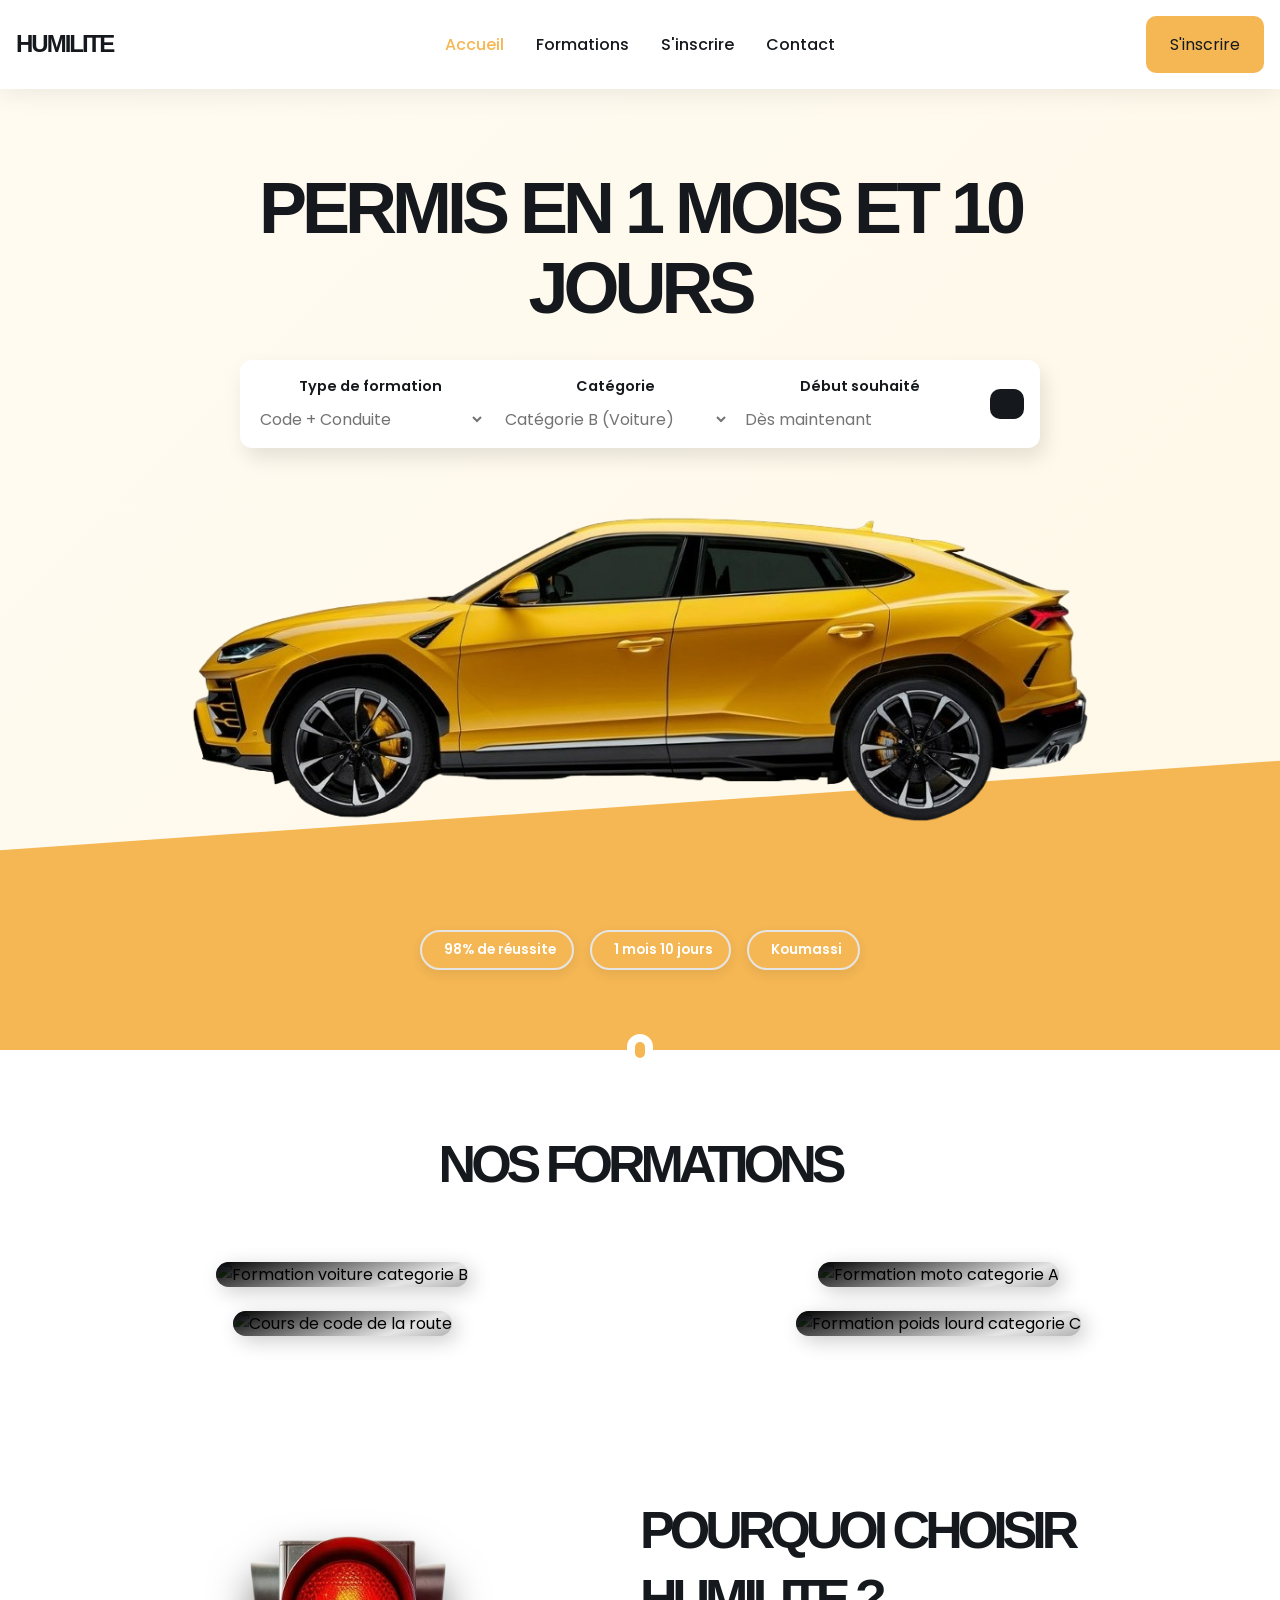
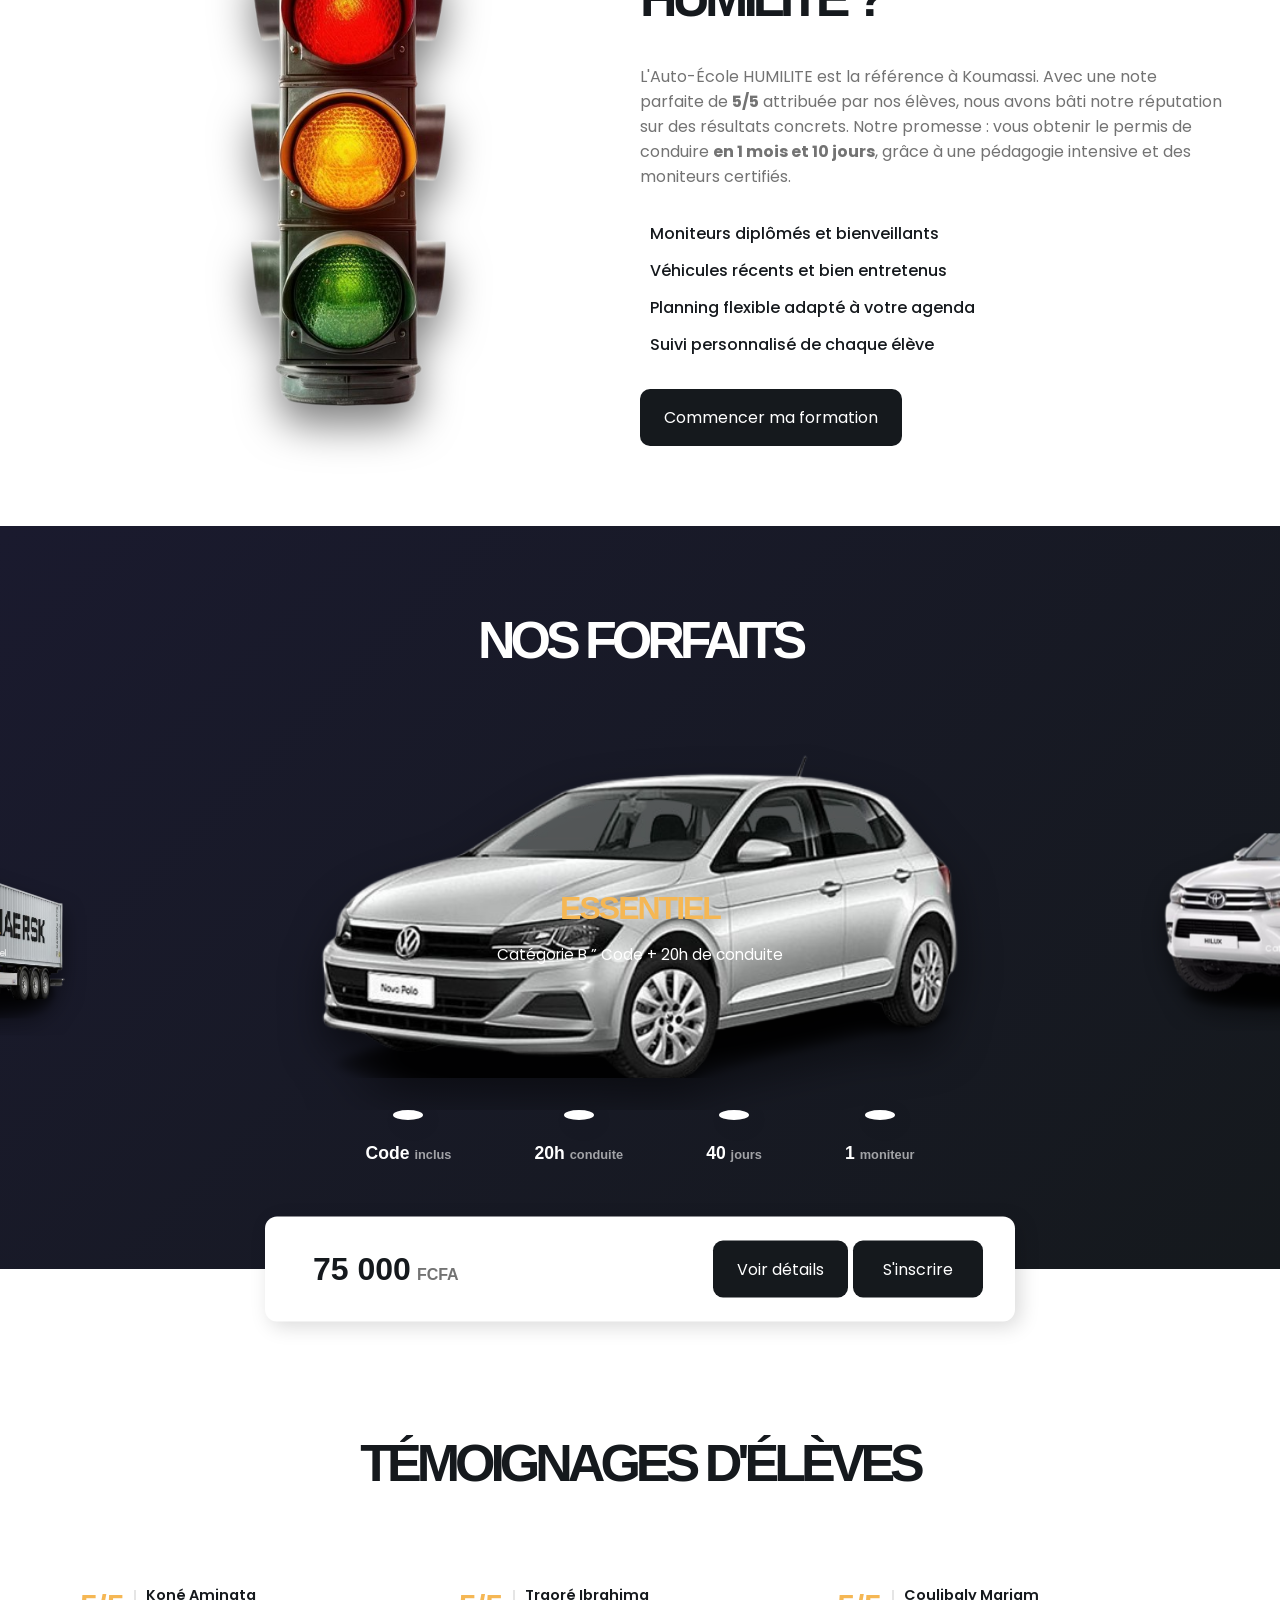
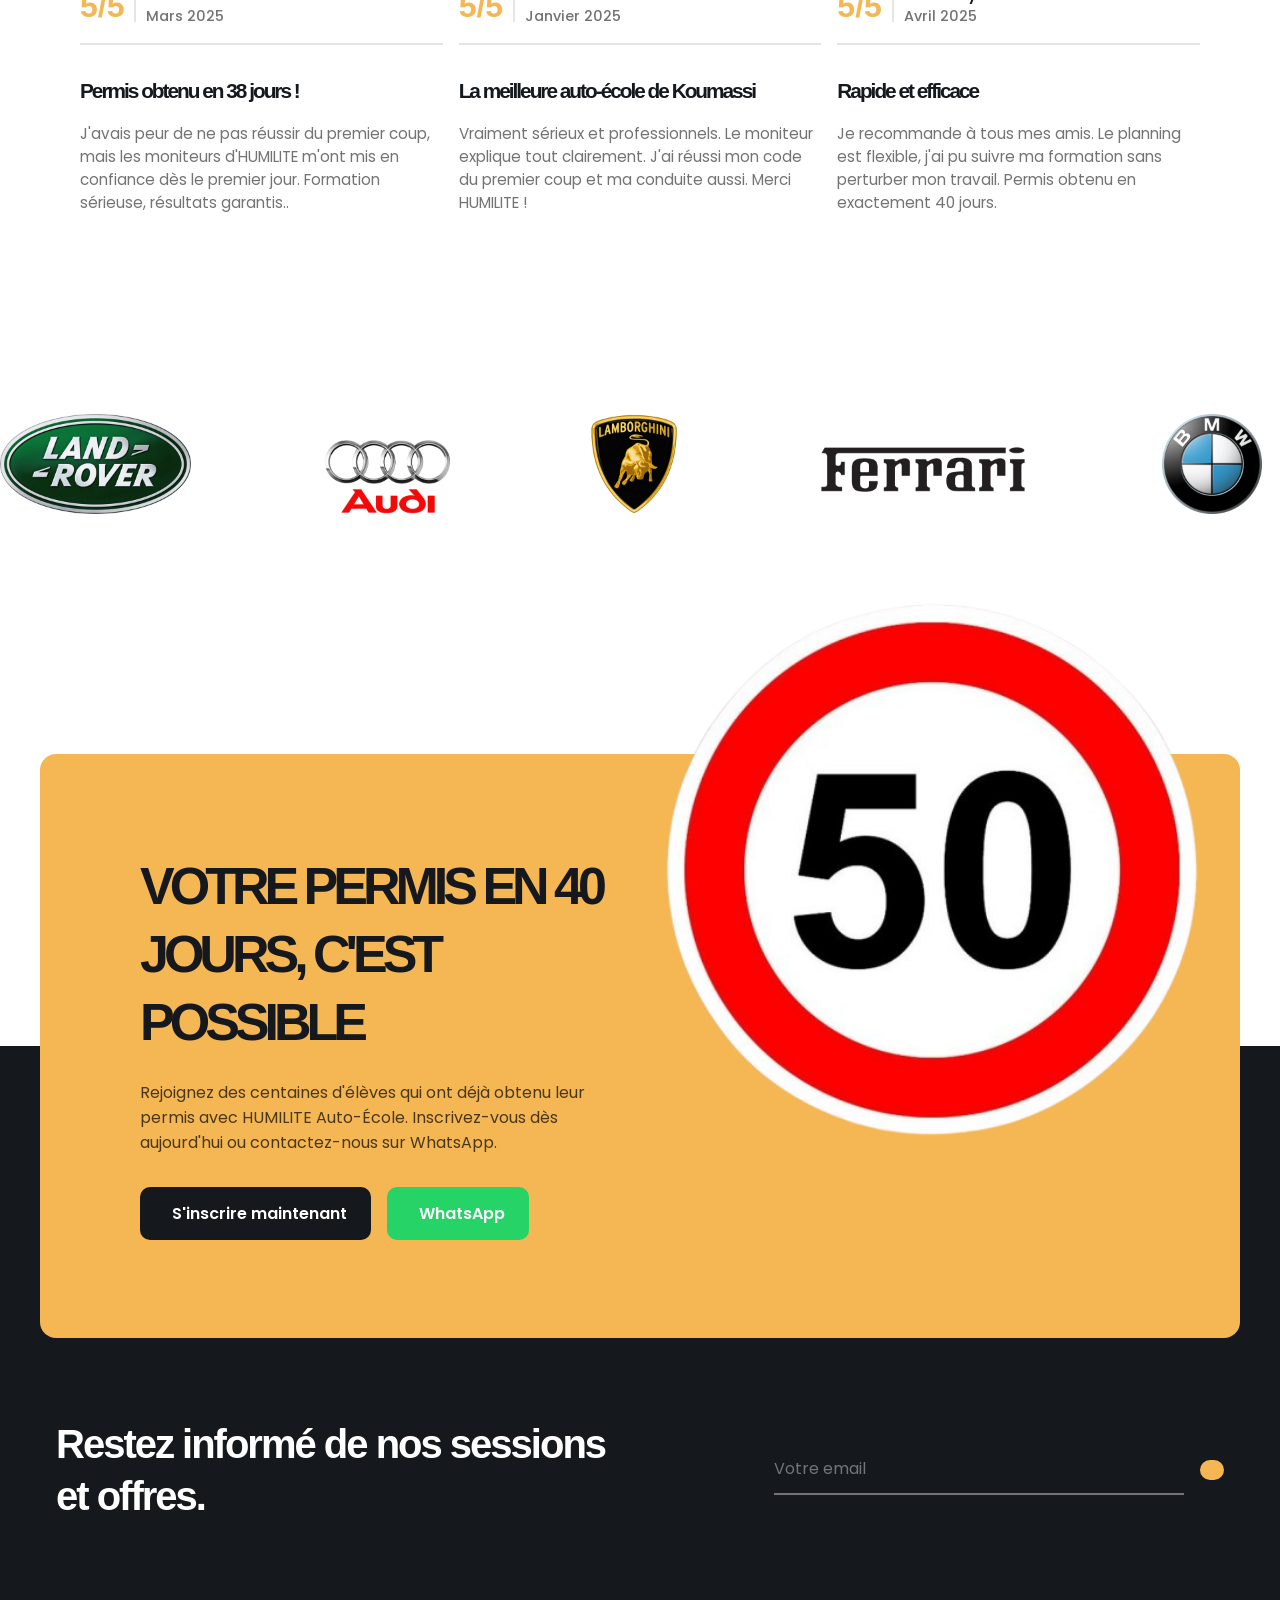
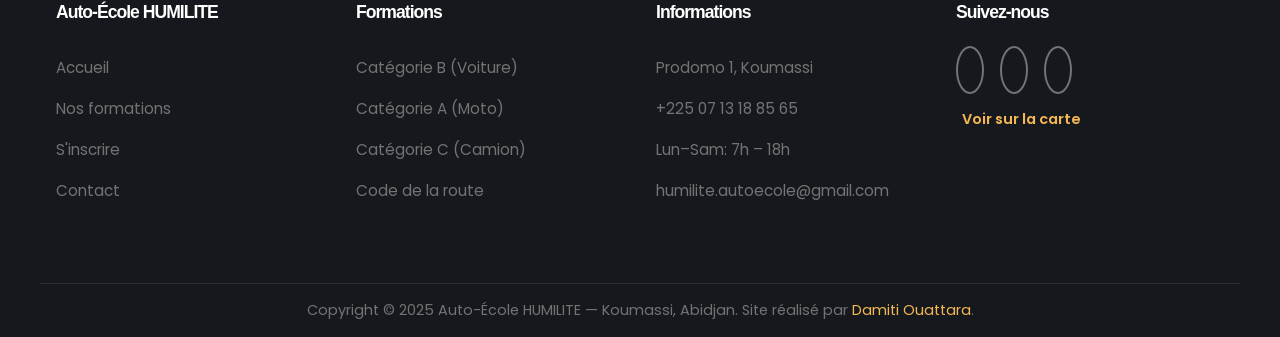
==== index.html @ 24593fd4 "n" ====
﻿<!DOCTYPE html>
<html lang="fr">
  <head>
    <meta charset="UTF-8" />
    <meta name="viewport" content="width=device-width, initial-scale=1.0" />
    <meta name="description" content="Auto-Ã‰cole HUMILITE Ã  Koumassi, Abidjan. Obtenez votre permis de conduire en 1 mois et 10 jours. Note 5/5 par nos Ã©lÃ¨ves. Formations code et conduite." />
    <link href="https://cdn.jsdelivr.net/npm/remixicon@4.3.0/fonts/remixicon.css" rel="stylesheet" />
    <link rel="stylesheet" href="https://cdn.jsdelivr.net/npm/swiper@11/swiper-bundle.min.css" />
    <link rel="stylesheet" href="styles.css?v=2" />
    <title>Auto-école HUMILITE - Koumassi, Abidjan</title>
  </head>
  <body>

    <!-- WhatsApp Float Button -->
    <!-- <a href="https://wa.me/2250713188565" class="whatsapp__float" target="_blank" rel="noopener" aria-label="Contacter sur WhatsApp">
      <i class="ri-whatsapp-line"></i>
    </a> -->

    <header>
      <nav>
        <div class="nav__header">
          <div class="nav__logo">
            <a href="index.html">HUMILITE</a>
          </div>
          <div class="nav__menu__btn" id="menu-btn">
            <i class="ri-menu-line"></i>
          </div>
        </div>
        <ul class="nav__links" id="nav-links">
          <li><a href="index.html" class="active">Accueil</a></li>
          <li><a href="formations.html">Formations</a></li>
          <li><a href="inscription.html">S'inscrire</a></li>
          <li><a href="contact.html">Contact</a></li>
        </ul>
        <div class="nav__btn">
          <a href="inscription.html"><button class="btn">S'inscrire</button></a>
        </div>
      </nav>

      <div class="header__container" id="home">
        <!-- <div class="header__badge">
          <i class="ri-star-fill"></i><i class="ri-star-fill"></i><i class="ri-star-fill"></i><i class="ri-star-fill"></i><i class="ri-star-fill"></i>
          <span>Note 5/5 â€¢ Koumassi, Abidjan</span>
        </div> -->
        <h1>PERMIS EN 1 MOIS ET 10 JOURS</h1>
        <form action="inscription.html" method="get">
          <div class="input__group">
            <label for="formation">Type de formation</label>
            <select name="formation" id="formation">
              <option value="">Code + Conduite</option>
              <option value="code">Code uniquement</option>
              <option value="conduite">Conduite uniquement</option>
            </select>
          </div>
          <div class="input__group">
            <label for="categorie">Catégorie</label>
            <select name="categorie" id="categorie">
              <option value="">Catégorie B (Voiture)</option>
              <option value="a">Catégorie A (Moto)</option>
              <option value="c">Catégorie C (Camion)</option>
            </select>
          </div>
          <div class="input__group">
            <label for="debut">Début souhaité</label>
            <input type="text" name="debut" id="debut" placeholder="Dès maintenant" />
          </div>
          <button class="btn" type="submit">
            <i class="ri-search-line"></i>
          </button>
        </form>
        <div class="header__illustration">
          <div class="hero__visual">
            <div class="hero__photo">
              <img src="./assets/header.png" alt="Voiture d'auto-ecole sur la route" loading="eager" />
            </div>
            <div class="hero__stats">
              <div class="stat__pill"><i class="ri-trophy-line"></i> 98% de réussite</div>
              <div class="stat__pill"><i class="ri-time-line"></i> 1 mois 10 jours</div>
              <div class="stat__pill"><i class="ri-map-pin-line"></i><a href="https://maps.google.com/?q=Koumassi+Abidjan+Cote+d'Ivoire" target="_blank" class="maps"> Koumassi</a></div>
            </div>
          </div>
        </div>
      </div>
      <a href="#about" class="scroll__down">
        <i class="ri-arrow-down-line"></i>
      </a>
    </header>

    <!-- Nos Formations -->
    <section class="section__container range__container" id="about">
      <h2 class="section__header">NOS FORMATIONS</h2>
      <div class="range__grid">
        <div class="range__card formation-card-b">
          <div class="range__card__bg"><img src="https://images.unsplash.com/photo-1503376780353-7e6692767b70?auto=format&fit=crop&w=900&q=80" alt="Formation voiture categorie B" loading="lazy" /></div>
          <div class="range__details">
            <!-- <div class="range__icon"><i class="ri-car-line"></i></div> -->
            <h4>CATÉGORIE B</h4>
            <p>Voiture particulière,   La formation la plus demandée à Abidjan.</p>
            <a href="formations.html"><i class="ri-arrow-right-line"></i></a>
          </div>
        </div>
        <div class="range__card formation-card-a">
          <div class="range__card__bg"><img src="https://images.unsplash.com/photo-1558981806-ec527fa84c39?auto=format&fit=crop&w=900&q=80" alt="Formation moto categorie A" loading="lazy" /></div>
          <div class="range__details">
            <!-- <div class="range__icon"><i class="ri-motorbike-line"></i></div> -->
            <h4>CATÉGORIE A</h4>
            <p>Moto — Idéal pour se déplacer facilement dans Abidjan.</p>
            <a href="formations.html"><i class="ri-arrow-right-line"></i></a>
          </div>
        </div>
        <div class="range__card formation-card-code">
          <div class="range__card__bg"><img src="https://images.unsplash.com/photo-1450101499163-c8848c66ca85?auto=format&fit=crop&w=900&q=80" alt="Cours de code de la route" loading="lazy" /></div>
          <div class="range__details">
            <!-- <div class="range__icon"><i class="ri-book-open-line"></i></div> -->
            <h4>CODE DE LA ROUTE</h4>
            <p>Formation théorique intensive avec moniteurs certifiés.</p>
            <a href="formations.html"><i class="ri-arrow-right-line"></i></a>
          </div>
        </div>
        <div class="range__card formation-card-c">
          <div class="range__card__bg"><img src="https://images.unsplash.com/photo-1601584115197-04ecc0da31d7?auto=format&fit=crop&w=900&q=80" alt="Formation poids lourd categorie C" loading="lazy" /></div>
          <div class="range__details">
            <!-- <div class="range__icon"><i class="ri-truck-line"></i></div> -->
            <h4>CATÉGORIE C</h4>
            <p>Poids lourds — Camions et transport professionnel.</p>
            <a href="formations.html"><i class="ri-arrow-right-line"></i></a>
          </div>
        </div>
      </div>
    </section>

    <!-- Pourquoi HUMILITE -->
    <section class="section__container location__container" id="pourquoi">
      <div class="location__images">
        <img src="./assets/feu-tricolor.png" alt="FEU TRIOLORE" loading="lazy" />
      </div>
      <div class="location__content">
        <h2 class="section__header">POURQUOI CHOISIR HUMILITE ?</h2>
        <p>
          L'Auto-École HUMILITE est la référence à Koumassi. Avec une note parfaite de <strong>5/5</strong> attribuée par nos élèves, nous avons bâti notre réputation sur des résultats concrets. Notre promesse : vous obtenir le permis de conduire <strong>en 1 mois et 10 jours</strong>, grâce à une pédagogie intensive et des moniteurs certifiés.
        </p>
        <ul class="why__list">
          <li><i class="ri-check-line"></i> Moniteurs diplômés et bienveillants</li>
          <li><i class="ri-check-line"></i> Véhicules récents et bien entretenus</li>
          <li><i class="ri-check-line"></i> Planning flexible adapté à votre agenda</li>
          <li><i class="ri-check-line"></i> Suivi personnalisé de chaque élève</li>
        </ul>
        <div class="location__btn">
          <a href="inscription.html"><button class="btn">Commencer ma formation</button></a>
        </div>
      </div>
    </section>

    <!-- Nos Forfaits -->
    <section class="select__container" id="forfaits">
      <h2 class="section__header">NOS FORFAITS</h2>
      <div class="swiper">
        <div class="swiper-wrapper">
          <div class="swiper-slide">
            <div class="select__card">
              <div class="forfait__visual forfait__essentiel">
                <!-- <i class="ri-car-line"></i> -->
                <h3>ESSENTIEL</h3>
                <p>Catégorie B ” Code + 20h de conduite</p>
              </div>
              <div class="select__info">
                <div class="select__info__card">
                  <span><i class="ri-book-2-line"></i></span>
                  <h4>Code <span>inclus</span></h4>
                </div>
                <div class="select__info__card">
                  <span><i class="ri-steering-2-line"></i></span>
                  <h4>20h <span>conduite</span></h4>
                </div>
                <div class="select__info__card">
                  <span><i class="ri-time-line"></i></span>
                  <h4>40 <span>jours</span></h4>
                </div>
                <div class="select__info__card">
                  <span><i class="ri-user-line"></i></span>
                  <h4>1 <span>moniteur</span></h4>
                </div>
              </div>
            </div>
          </div>
          <div class="swiper-slide">
            <div class="select__card">
              <div class="forfait__visual forfait__premium">
                <!-- <i class="ri-trophy-line"></i> -->
                <h3>PREMIUM</h3>
                <p>Catégorie B  Code + 30h + Examen inclus</p>
              </div>
              <div class="select__info">
                <div class="select__info__card">
                  <span><i class="ri-book-2-line"></i></span>
                  <h4>Code <span>inclus</span></h4>
                </div>
                <div class="select__info__card">
                  <span><i class="ri-steering-2-line"></i></span>
                  <h4>30h <span>conduite</span></h4>
                </div>
                <div class="select__info__card">
                  <span><i class="ri-time-line"></i></span>
                  <h4>40 <span>jours</span></h4>
                </div>
                <div class="select__info__card">
                  <span><i class="ri-medal-line"></i></span>
                  <h4>Examen <span>inclus</span></h4>
                </div>
              </div>
            </div>
          </div>
          <div class="swiper-slide">
            <div class="select__card">
              <div class="forfait__visual forfait__moto">
                <!-- <i class="ri-motorbike-line"></i> -->
                <h3>MOTO</h3>
                <p>Catégorie A  Code + 15h de conduite</p>
              </div>
              <div class="select__info">
                <div class="select__info__card">
                  <span><i class="ri-book-2-line"></i></span>
                  <h4>Code <span>inclus</span></h4>
                </div>
                <div class="select__info__card">
                  <span><i class="ri-steering-2-line"></i></span>
                  <h4>15h <span>conduite</span></h4>
                </div>
                <div class="select__info__card">
                  <span><i class="ri-time-line"></i></span>
                  <h4>30 <span>jours</span></h4>
                </div>
                <div class="select__info__card">
                  <span><i class="ri-user-line"></i></span>
                  <h4>1 <span>moniteur</span></h4>
                </div>
              </div>
            </div>
          </div>
          <div class="swiper-slide">
            <div class="select__card">
              <div class="forfait__visual forfait__code">
                <!-- <i class="ri-book-open-line"></i> -->
                <h3>CODE SEUL</h3>
                <p>Théorie intensive , Préparation examen code</p>
              </div>
              <div class="select__info">
                <div class="select__info__card">
                  <span><i class="ri-computer-line"></i></span>
                  <h4>Online <span>+ présentiel</span></h4>
                </div>
                <div class="select__info__card">
                  <span><i class="ri-time-line"></i></span>
                  <h4>15 <span>jours</span></h4>
                </div>
                <div class="select__info__card">
                  <span><i class="ri-question-answer-line"></i></span>
                  <h4>QCM <span>illimités</span></h4>
                </div>
                <div class="select__info__card">
                  <span><i class="ri-refresh-line"></i></span>
                  <h4>2 <span>tentatives</span></h4>
                </div>
              </div>
            </div>
          </div>
          <div class="swiper-slide">
            <div class="select__card">
              <div class="forfait__visual forfait__pro">
                <i class="ri-truck-line"></i>
                <h3>PROFESSIONNEL</h3>
                <p>Catégorie C  Transport professionnel</p>
              </div>
              <div class="select__info">
                <div class="select__info__card">
                  <span><i class="ri-book-2-line"></i></span>
                  <h4>Code <span>inclus</span></h4>
                </div>
                <div class="select__info__card">
                  <span><i class="ri-steering-2-line"></i></span>
                  <h4>35h <span>conduite</span></h4>
                </div>
                <div class="select__info__card">
                  <span><i class="ri-time-line"></i></span>
                  <h4>60 <span>jours</span></h4>
                </div>
                <div class="select__info__card">
                  <span><i class="ri-medal-line"></i></span>
                  <h4>Examen <span>inclus</span></h4>
                </div>
              </div>
            </div>
          </div>
        </div>
      </div>
      <div class="select__form">
        <div class="select__price">
          <span><i class="ri-price-tag-3-line"></i></span>
          <div><span id="select-price">75 000</span> FCFA</div>
        </div>
        <div class="select__btns">
          <a href="formations.html"><button class="btn">Voir détails</button></a>
          <a href="inscription.html"><button class="btn">S'inscrire</button></a>
        </div>
      </div>
    </section>

    <!-- TÃ©moignages -->
    <section class="section__container story__container">
      <h2 class="section__header">TÉMOIGNAGES D'ÉLÈVES</h2>
      <div class="story__grid">
        <div class="story__card">
          <div class="story__date">
            <span>5/5</span>
            <div>
              <p>Koné Aminata</p>
              <p>Mars 2025</p>
            </div>
          </div>
          <h4>Permis obtenu en 38 jours !</h4>
          <p>
           J'avais peur de ne pas réussir du premier coup, mais les moniteurs d'HUMILITE m'ont mis en confiance dès le premier jour. Formation sérieuse, résultats garantis..
          </p>
          <div class="stars">
            <i class="ri-star-fill"></i><i class="ri-star-fill"></i><i class="ri-star-fill"></i><i class="ri-star-fill"></i><i class="ri-star-fill"></i>
          </div>
        </div>
        <div class="story__card">
          <div class="story__date">
            <span>5/5</span>
            <div>
              <p>Traoré Ibrahima</p>
              <p>Janvier 2025</p>
            </div>
          </div>
          <h4>La meilleure auto-école de Koumassi</h4>
          <p>
            Vraiment sérieux et professionnels. Le moniteur explique tout clairement. J'ai réussi mon code du premier coup et ma conduite aussi. Merci HUMILITE !
          </p>
          <div class="stars">
            <i class="ri-star-fill"></i><i class="ri-star-fill"></i><i class="ri-star-fill"></i><i class="ri-star-fill"></i><i class="ri-star-fill"></i>
          </div>
        </div>
        <div class="story__card">
          <div class="story__date">
            <span>5/5</span>
            <div>
              <p>Coulibaly Mariam</p>
              <p>Avril 2025</p>
            </div>
          </div>
          <h4>Rapide et efficace</h4>
          <p>
            Je recommande à tous mes amis. Le planning est flexible, j'ai pu suivre ma formation sans perturber mon travail. Permis obtenu en exactement 40 jours.
          </p>
          <div class="stars">
            <i class="ri-star-fill"></i><i class="ri-star-fill"></i><i class="ri-star-fill"></i><i class="ri-star-fill"></i><i class="ri-star-fill"></i>
          </div>
        </div>
      </div>
    </section>

    <!-- Banner partenaires / chiffres clÃ©s -->
    <section class="banner__container">
      <div class="banner__wrapper">
        <img src="assets/banner-1.png" alt="banner" />
        <img src="assets/banner-2.png" alt="banner" />
        <img src="assets/banner-3.png" alt="banner" />
        <img src="assets/banner-4.png" alt="banner" />
        <img src="assets/banner-5.png" alt="banner" />
        <img src="assets/banner-6.png" alt="banner" />
        <img src="assets/banner-7.png" alt="banner" />
        <img src="assets/banner-8.png" alt="banner" />
        <img src="assets/banner-9.png" alt="banner" />
        <img src="assets/banner-10.png" alt="banner" />
      </div>
    </section>

    <!-- CTA Application -->
    <section class="download">
      <div class="section__container download__container">
        <div class="download__content">
          <h2 class="section__header">VOTRE PERMIS EN 40 JOURS, C'EST POSSIBLE</h2>
          <p>Rejoignez des centaines d'élèves qui ont déjà obtenu leur permis avec HUMILITE Auto-École. Inscrivez-vous dès aujourd'hui ou contactez-nous sur WhatsApp.</p>
          <div class="download__links">
            <a href="inscription.html" class="cta__btn cta__primary">
              <i class="ri-edit-line"></i> S'inscrire maintenant
            </a>
            <a href="https://wa.me/2250713188565" class="cta__btn cta__whatsapp" target="_blank">
              <i class="ri-whatsapp-line"></i> WhatsApp
            </a>
          </div>
        </div>
        <div class="download__image">
          <img src="./assets/panneau.png" alt="">
        </div>
      </div>
    </section>

    <!-- Newsletter / Contact rapide -->
    <section class="news" id="contact">
      <div class="section__container news__container">
        <h2 class="section__header">Restez informé de nos sessions et offres.</h2>
        <form action="#" method="post">
          <input type="email" placeholder="Votre email" required />
          <button class="btn" type="submit">
            <i class="ri-send-plane-fill"></i>
          </button>
        </form>
      </div>
    </section>

    <footer>
      <div class="section__container footer__container">
        <div class="footer__col">
          <h4>Auto-École HUMILITE</h4>
          <ul class="footer__links">
            <li><a href="index.html">Accueil</a></li>
            <li><a href="formations.html">Nos formations</a></li>
            <li><a href="inscription.html">S'inscrire</a></li>
            <li><a href="contact.html">Contact</a></li>
          </ul>
        </div>
        <div class="footer__col">
          <h4>Formations</h4>
          <ul class="footer__links">
            <li><a href="formations.html">Catégorie B (Voiture)</a></li>
            <li><a href="formations.html">Catégorie A (Moto)</a></li>
            <li><a href="formations.html">Catégorie C (Camion)</a></li>
            <li><a href="formations.html">Code de la route</a></li>
          </ul>
        </div>
        <div class="footer__col">
          <h4>Informations</h4>
          <ul class="footer__links">
            <li><a href="#">Prodomo 1, Koumassi</a></li>
            <li><a href="https://wa.me/2250713188565">+225 07 13 18 85 65</a></li>
            <li><a href="#">Lun–Sam: 7h – 18h</a></li>
            <li><a href="#">humilite.autoecole@gmail.com</a></li>
          </ul>
        </div>
        <div class="footer__col">
          <h4>Suivez-nous</h4>
          <ul class="footer__socials">
            <li><a href="#" aria-label="Facebook"><i class="ri-facebook-fill"></i></a></li>
            <li><a href="#" aria-label="Instagram"><i class="ri-instagram-line"></i></a></li>
            <li><a href="https://wa.me/2250713188565" aria-label="WhatsApp"><i class="ri-whatsapp-line"></i></a></li>
          </ul>
          <div class="footer__map__link">
            <a href="contact.html"><i class="ri-map-pin-line"></i> Voir sur la carte</a>
          </div>
        </div>
      </div>
      <div class="footer__bar">
        Copyright &copy; 2025 Auto-École HUMILITE — Koumassi, Abidjan. Site réalisé par <a href="https://damiti-ouattara.vercel.app/" target="_blank" style="color: var(--primary-color);">Damiti Ouattara</a>.
      </div>
    </footer>

    <script src="https://unpkg.com/scrollreveal"></script>
    <script src="https://cdn.jsdelivr.net/npm/swiper@11/swiper-bundle.min.js"></script>
    <script src="main.js"></script>
  </body>
</html>
---- styles.css ----
﻿@import url("https://fonts.googleapis.com/css2?family=Poppins:ital,wght@0,100;0,200;0,300;0,400;0,500;0,600;0,700;0,800;0,900&family=Syncopate:wght@400;700&display=swap");

:root {
  --primary-color: #f5b754;
  --primary-color-dark: #d6a04a;
  --primary-green: #2d6a4f;
  --text-dark: #15191d;
  --text-light: #737373;
  --extra-light: #e5e5e5;
  --white: #ffffff;
  --max-width: 1200px;
  --header-font: "Syncopate", sans-serif;
}

* { padding: 0; margin: 0; box-sizing: border-box; }

.section__container {
  max-width: var(--max-width);
  margin: auto;
  padding: 5rem 1rem;
}

.section__header {
  font-size: 3.25rem;
  font-weight: 700;
  font-family: var(--header-font);
  color: var(--text-dark);
  letter-spacing: -5px;
  line-height: 4.25rem;
}

.btn {
  padding: 1rem 1.5rem;
  outline: none;
  border: none;
  font-size: 1rem;
  color: var(--white);
  background-color: var(--text-dark);
  border-radius: 10px;
  transition: 0.3s;
  cursor: pointer;
  font-family: "Poppins", sans-serif;
}
.btn:hover { color: var(--text-dark); background-color: var(--primary-color); }

img { display: flex; width: 100%; }
a { text-decoration: none; transition: 0.3s; }
ul { list-style: none; }
html, body { scroll-behavior: smooth; }
body { font-family: "Poppins", sans-serif; }

/* === NAV === */
header {
  position: relative;
  background: linear-gradient(135deg, #fffbf2 0%, #fff8e7 100%);
  padding-top: 72px;
}

nav {
  position: fixed;
  top: 0;
  left: 0;
  right: 0;
  isolation: isolate;
  width: 100%;
  z-index: 1000;
  background: rgba(255, 255, 255, 0.96);
  box-shadow: 0 4px 24px rgba(0,0,0,0.08);
  backdrop-filter: blur(12px);
}

.nav__header {
  padding: 1rem;
  width: 100%;
  display: flex;
  align-items: center;
  justify-content: space-between;
  background-color: var(--primary-color);
}

.nav__logo a {
  font-size: 1.5rem;
  font-weight: 700;
  font-family: var(--header-font);
  color: var(--white);
  letter-spacing: -2px;
}

.nav__menu__btn { font-size: 1.5rem; color: var(--white); cursor: pointer; }

.nav__links {
  position: absolute;
  bottom: 0; left: 0;
  width: 100%;
  padding: 2rem;
  display: flex;
  align-items: center;
  justify-content: center;
  flex-direction: column;
  gap: 2rem;
  background-color: var(--primary-color);
  transition: transform 0.5s;
  z-index: -1;
}
.nav__links.open { transform: translateY(100%); }
.nav__links a { font-weight: 500; color: var(--white); }
.nav__links a:hover, .nav__links a.active { color: var(--text-dark); }
.nav__btn { display: none; }

/* === HEADER HERO === */
.header__container {
  position: relative;
  isolation: isolate;
  overflow: hidden;
  padding: 6rem 1rem 5rem;
  text-align: center;
}

.header__badge {
  display: inline-flex;
  align-items: center;
  gap: 6px;
  background: var(--primary-color);
  color: var(--text-dark);
  font-size: 0.85rem;
  font-weight: 600;
  padding: 6px 16px;
  border-radius: 50px;
  margin-bottom: 1.5rem;
}
.header__badge i { color: #d6a04a; }

.header__container h1 {
  max-width: 800px;
  margin-inline: auto;
  margin-bottom: 2rem;
  font-size: 4.5rem;
  font-weight: 700;
  font-family: var(--header-font);
  color: var(--text-dark);
  letter-spacing: -5px;
  line-height: 5rem;
  text-align: center;
}

.header__container form {
  max-width: 800px;
  margin-inline: auto;
  margin-bottom: 4rem;
  padding: 1rem;
  display: flex;
  align-items: center;
  justify-content: center;
  flex-wrap: wrap;
  gap: 1rem;
  background-color: var(--white);
  box-shadow: 5px 10px 20px rgba(0,0,0,0.1);
  border-radius: 12px;
}

.header__container .input__group {
  flex: 1 0 170px;
  display: grid;
  gap: 10px;
}
.header__container label { font-size: 0.9rem; font-weight: 600; color: var(--text-dark); }
.header__container input,
.header__container select {
  width: 100%;
  outline: none;
  border: none;
  font-size: 1rem;
  color: var(--text-light);
  font-family: "Poppins", sans-serif;
  background: transparent;
}
.header__container .btn { padding: 15px 17px; font-size: 1.5rem; }

/* Hero visual */
.header__illustration { margin-top: 2rem; }
.hero__visual { display: flex; flex-direction: column; align-items: center; gap: 1.5rem; }
.hero__photo {
  width: min(900px, 100%);
  aspect-ratio: 16 / 7;
  overflow: hidden;
}
.hero__photo img {
  max-width: 1050px;
  margin-inline: auto;
}

.road__scene {
  position: relative;
  width: 280px;
  height: 120px;
  background: linear-gradient(to bottom, #1a1a2e, #16213e);
  border-radius: 16px;
  display: flex;
  align-items: center;
  justify-content: center;
  overflow: hidden;
}
.road__marks {
  position: absolute;
  bottom: 12px;
  left: 0; right: 0;
  display: flex;
  justify-content: center;
  gap: 16px;
}
.road__marks span {
  display: block;
  width: 32px;
  height: 4px;
  background: var(--primary-color);
  border-radius: 2px;
  animation: roadAnim 1.5s linear infinite;
}
.road__marks span:nth-child(2) { animation-delay: 0.375s; }
.road__marks span:nth-child(3) { animation-delay: 0.75s; }
.road__marks span:nth-child(4) { animation-delay: 1.125s; }

@keyframes roadAnim {
  0% { opacity: 1; transform: translateX(0); }
  100% { opacity: 0; transform: translateX(-60px); }
}

.car__icon { font-size: 4rem; color: var(--primary-color); animation: carBounce 2s ease-in-out infinite; }
@keyframes carBounce {
  0%, 100% { transform: translateY(0); }
  50% { transform: translateY(-6px); }
}

.hero__stats { display: flex; gap: 1rem; flex-wrap: wrap; justify-content: center; }
.stat__pill {
  display: flex;
  align-items: center;
  gap: 6px;
  padding: 8px 16px;
  /* background: var(--white); */
  border-radius: 50px;
  border: 2px solid var(--extra-light);
  font-size: 0.85rem;
  font-weight: 600;
  color: var(--white); 
  box-shadow: 0 4px 12px rgba(0,0,0,0.08);
}

.maps{
  color: var(--white);
  font-weight: 600;
}
.stat__pill i { color: var(--white); }

.header__container::before {
  position: absolute;
  content: "";
  left: 0; bottom: 0;
  width: 100vw;
  height: 50%;
  background-color: var(--primary-color);
  transform: translateY(50%) skewY(-4deg);
  z-index: -1;
}

.scroll__down {
  position: absolute;
  bottom: 0; left: 50%;
  transform: translate(-50%, 50%);
  font-size: 1.5rem;
  padding: 8px 5px;
  color: var(--text-dark);
  background-color: var(--primary-color);
  border-radius: 2rem;
  border: 8px solid var(--white);
}

/* === RANGE / FORMATIONS === */
.range__container .section__header {
  max-width: 700px;
  margin-inline: auto;
  margin-bottom: 4rem;
  text-align: center;
}

.range__grid { display: grid;
  gap: 1rem; }

.range__card {
  position: relative;
  isolation: isolate;
  max-width: 600px;
  margin-inline: auto;
  border-radius: 1.5rem;
  overflow: hidden;
  box-shadow: 5px 5px 20px rgba(0, 0, 0, 0.2);
}

.range__card__bg {
  position: relative;
  isolation: isolate;
  max-width: 600px;
  margin-inline: auto;
  border-radius: 1.5rem;
  overflow: hidden;
  box-shadow: 5px 5px 20px rgba(0, 0, 0, 0.2);
}
.range__card__bg img {
  transition: 0.3s;
}
.range__card:hover .range__card__bg img { transform: scale(1.1); }

.range__details {
  position: absolute;
  inset: 0;
  padding: 2rem;
  background-image: linear-gradient(
    to bottom right,
    rgba(0, 0, 0, 1),
    rgba(0, 0, 0, 0.1) 50%,
    rgba(0, 0, 0, 0.75)
  );
}

.range__icon {
  font-size: 2.2rem;
  color: var(--primary-color);
  margin-bottom: 0.5rem;
}

.range__details h4 {
  font-size: 1.65rem;
  font-weight: 700;
  font-family: var(--header-font);
  color: var(--white);
  letter-spacing: -1px;
}

.range__details p { font-size: 0.92rem; color: rgba(255,255,255,0.78); margin: 0.65rem 0 1.25rem; }

.range__details a {
  display: inline-block;
  padding: 0px 6px;
  font-size: 1.5rem;
  color: var(--white);
  border: 2px solid var(--white);
  border-radius: 100%;
}
.range__details a:hover { color: var(--primary-color);
  border-color: var(--primary-color); }

/* === POURQUOI (LOCATION) === */
.location__container { display: grid; gap: 2rem 0; overflow: hidden; }

.why__visual {
  position: relative;
  display: flex;
  align-items: center;
  justify-content: center;
  height: 360px;
  border-radius: 18px;
  overflow: hidden;
  background-image: linear-gradient(135deg, rgba(21,25,29,0.5), rgba(21,25,29,0.15)), url("https://images.unsplash.com/photo-1544620347-c4fd4a3d5957?auto=format&fit=crop&w=1200&q=80");
  background-size: cover;
  background-position: center;
}

.why__circle {
  width: 250px;
  height: 250px;
  border-radius: 50%;
  background: var(--primary-color);
  opacity: 0.15;
  position: absolute;
}

.why__badge__main {
  display: flex;
  flex-direction: column;
  align-items: center;
  justify-content: center;
  width: 160px;
  height: 160px;
  border-radius: 50%;
  background: var(--primary-color);
  color: var(--text-dark);
  font-weight: 700;
  z-index: 1;
  box-shadow: 0 8px 32px rgba(245,183,84,0.4);
}
.why__badge__main i { font-size: 2rem; margin-bottom: 4px; }
.why__badge__main span { font-size: 2.5rem; font-family: var(--header-font); line-height: 1; letter-spacing: -2px; }
.why__badge__main small { font-size: 0.75rem; font-weight: 500; }

.location__content .section__header { margin-bottom: 2rem; }
.location__content p { margin-bottom: 2rem; color: var(--text-light); }

.location__images img {
  width: 50%;
  max-width: 500px;
  margin-inline: auto;
  border-radius: 18px;
  filter: drop-shadow(0px 20px 20px rgba(0, 0, 0, 0.5));
}

.why__list {
  list-style: none;
  margin-bottom: 2rem;
  display: grid;
  gap: 0.75rem;
}
.why__list li {
  display: flex;
  align-items: center;
  gap: 10px;
  font-weight: 500;
  color: var(--text-dark);
}
.why__list li i { color: var(--primary-color); font-size: 1.2rem; }

/* === SELECT / FORFAITS === */
.select__container {
  padding-top: 5rem;
  margin-bottom: 5rem;
  background: linear-gradient(135deg, #1a1a2e 0%, #15191d 100%);
}

.select__container .section__header {
  max-width: 600px;
  margin-inline: auto;
  margin-bottom: 4rem;
  text-align: center;
  color: var(--white);
}

.swiper { width: 100%; }
.swiper-slide { max-width: 900px; }

.forfait__visual {
  position: relative;
  isolation: isolate;
  overflow: hidden;
  margin-inline: auto;
  padding: 9rem 10rem;
  text-align: center;
  max-width: 1000px;
  min-height: 220px;
  display: flex;
  flex-direction: column;
  align-items: center;
  justify-content: center;
  gap: 0.5rem;
}
.forfait__visual i { font-size: 3.5rem; color: var(--primary-color); }
.forfait__visual h3 {
  font-size: 2rem;
  font-family: var(--header-font);
  color: var(--primary-color);
  letter-spacing: -2px;
  margin: 0.5rem 0;
}
.forfait__visual p { color: #ffff; font-size: 0.95rem; }
.forfait__visual::before {
  position: absolute;
  content: "";
  inset: 0;
  z-index: -2;
  background-size: cover;
  background-position: center;
}
.forfait__visual::after {
  position: absolute;
  content: "";
  inset: 0;
  z-index: -1;
  /* background: linear-gradient(135deg, rgba(21,25,29,0.82), rgba(21,25,29,0.38)); */
}

.forfait__essentiel::before { background-image: url("./assets/voiture.png"); max-width: 800px;
  margin-inline: auto;
  margin-bottom: 2rem;
  filter: drop-shadow(0px 20px 20px rgba(0, 0, 0, 0.5)); }
.forfait__premium::before { background-image: url("./assets/bachet.png"); width: 100%; max-width: 100%;
  margin-inline: auto;
  margin-bottom: 2rem;
  filter: drop-shadow(0px 20px 20px rgba(0, 0, 0, 0.5)); }
.forfait__moto::before { background-image: url("./assets/moto.png"); width: 370px; max-width: 100%;
  margin-inline: auto;
  margin-bottom: 2rem;
  filter: drop-shadow(0px 20px 20px rgba(0, 0, 0, 0.5));  }
.forfait__code::before { background-image: url("./assets/apprendre.png"); width: 500px; max-width: 100%;
  margin-inline: auto;
  margin-bottom: 2rem;
  filter: drop-shadow(0px 20px 20px rgba(0, 0, 0, 0.5)); }
.forfait__pro::before { background-image: url("./assets/camion.png"); width: 500px; max-width: 100%;
  margin-inline: auto;
  margin-bottom: 2rem;
  filter: drop-shadow(0px 20px 20px rgba(0, 0, 0, 0.5));  }

.select__info {
  max-width: 600px;
  margin-inline: auto;
  display: none;
  align-items: center;
  justify-content: space-around;
  gap: 2rem;
}
.select__card.show__info .select__info { display: flex; }

.select__info__card { text-align: center; }
.select__info__card > span {
  display: inline-block;
  margin-bottom: 1rem;
  padding: 5px 15px;
  font-size: 2.5rem;
  color: var(--text-dark);
  background-color: var(--white);
  border-radius: 100%;
  box-shadow: 5px 5px 20px rgba(0,0,0,0.1);
}
.select__info__card h4 { font-size: 1.1rem; font-weight: 600; font-family: var(--header-font); color: var(--white); }
.select__info__card h4 span { font-size: 0.8rem; color: rgba(255,255,255,0.6); }

.select__form {
  max-width: 750px;
  margin-inline: auto;
  padding: 1.5rem 2rem;
  display: flex;
  align-items: center;
  justify-content: center;
  gap: 2rem;
  flex-wrap: wrap;
  background-color: var(--white);
  transform: translateY(50%);
  box-shadow: 5px 5px 20px rgba(0,0,0,0.15);
  border-radius: 12px;
}

.select__price {
  display: flex;
  align-items: center;
  gap: 1rem;
  font-family: var(--header-font);
  font-weight: 600;
  color: var(--text-light);
}
.select__price > span { font-size: 2rem; color: var(--primary-color); }
.select__price div { display: flex; align-items: baseline; gap: 6px; }
.select__price div span { font-size: 2rem; line-height: 2rem; color: var(--text-dark); }

.select__btns { display: flex; align-items: center; justify-content: center; gap: 5px; }
.select__btns .btn { min-width: 130px; }
.select__btns .btn:nth-child(2) { color: var(--text-dark); background-color: var(--primary-color); }
.select__btns a { text-decoration: none; }

/* === TÃ‰MOIGNAGES === */
.story__container .section__header {
  max-width: 600px;
  margin-inline: auto;
  margin-bottom: 4rem;
  text-align: center;
}
.story__grid { display: grid; gap: 4rem 1rem; }

.story__date {
  margin-bottom: 2rem;
  padding-bottom: 1rem;
  display: flex;
  align-items: center;
  gap: 10px;
  border-bottom: 2px solid var(--extra-light);
}
.story__date span {
  padding-right: 10px;
  font-size: 2rem;
  font-weight: 700;
  line-height: 2rem;
  color: var(--primary-color);
  border-right: 2px solid var(--extra-light);
  font-family: var(--header-font);
}
.story__date div p:first-child { font-weight: 600; color: var(--text-dark); }
.story__date div p { margin-bottom: 0; font-weight: 500; color: var(--text-light); font-size: 0.9rem; }
.story__card h4 { margin-bottom: 1rem; font-size: 1.3rem; font-family: var(--header-font); font-weight: 700; letter-spacing: -2px; line-height: 1.8rem; color: var(--text-dark); }
.story__card p { margin-bottom: 1rem; color: var(--text-light); font-size: 0.95rem; }
.stars i { color: var(--primary-color); }

/* === BANNER === */
.banner__container {
  padding-block: 5rem;
  overflow: hidden;
}

.banner__wrapper {
  width: max-content;
  display: flex;
  align-items: center;
  gap: 8rem;

  animation: scroll 45s linear infinite;
}

.banner__wrapper img {
  height: 100px;
}

@keyframes scroll {
  to {
    transform: translateX(calc(-50% - 4rem));
  }
}
/* === DOWNLOAD / CTA === */
.download {
  position: relative;
  isolation: isolate;
  padding-inline: 1rem;
  overflow: hidden;
}
.download::before {
  position: absolute;
  content: "";
  bottom: 0; left: 0;
  width: 100%;
  height: calc(50% - 5rem);
  background-color: var(--text-dark);
  z-index: -1;
}

.download__container {
  padding: 0 1rem;
  display: grid;
  background-color: var(--primary-color);
  border-radius: 1rem;
}
.download__content { padding-block: 5rem; }
.download__content p { margin-bottom: 2rem; color: rgba(0,0,0,0.7); }
.download__content .section__header { margin-bottom: 1.5rem; text-align: center; }
.download__links { display: flex; align-items: center; justify-content: center; gap: 1rem; flex-wrap: wrap; }

.cta__btn {
  display: inline-flex;
  align-items: center;
  gap: 8px;
  padding: 14px 24px;
  border-radius: 10px;
  font-size: 1rem;
  font-weight: 600;
  font-family: "Poppins", sans-serif;
  transition: 0.3s;
  cursor: pointer;
  text-decoration: none;
}
.cta__primary { background: var(--text-dark); color: var(--white); }
.cta__primary:hover { background: #2d3748; color: var(--white); }
.cta__whatsapp { background: #25d366; color: var(--white); }
.cta__whatsapp:hover { background: #1da851; color: var(--white); }

.download__image { display: none; 
bottom: 30%; }

.cta__illustration {
  display: flex;
  align-items: center;
  justify-content: center;
  height: 100%;
  width: 100%;
  min-height: 360px;
  padding: 1rem;
  border-radius: 0 1rem 1rem 0;
  background-image: linear-gradient(135deg, rgba(21,25,29,0.28), rgba(21,25,29,0.08)), url("https://images.unsplash.com/photo-1542362567-b07e54358753?auto=format&fit=crop&w=1200&q=80");
  background-size: cover;
  background-position: center;
}
/* .permit__card {
  width: 260px;
  background: linear-gradient(135deg, #1a1a2e, #0f3460);
  border-radius: 16px;
  padding: 1.5rem;
  box-shadow: 0 20px 60px rgba(0,0,0,0.4);
  color: var(--white);
} */
.permit__top {
  display: flex;
  justify-content: space-between;
  font-size: 0.7rem;
  font-weight: 600;
  letter-spacing: 1px;
  margin-bottom: 1.5rem;
  opacity: 0.8;
}
.permit__body {
  display: flex;
  align-items: center;
  justify-content: space-between;
  margin-bottom: 1.5rem;
}
.permit__icon { font-size: 3rem; color: var(--primary-color); }
.permit__cats { display: flex; gap: 8px; }
.permit__cats span {
  display: flex;
  align-items: center;
  justify-content: center;
  width: 36px; height: 36px;
  border: 2px solid var(--primary-color);
  border-radius: 8px;
  font-weight: 700;
  font-size: 1rem;
  color: var(--primary-color);
}
.permit__footer { font-size: 0.8rem; opacity: 0.8; display: flex; align-items: center; gap: 6px; }
.permit__footer i { color: var(--primary-color); }

/* === NEWS / NEWSLETTER === */
.news { background-color: var(--text-dark); }
.news__container { padding-bottom: 0; display: grid; gap: 2rem; }
.news__container .section__header { font-size: 2.5rem; line-height: 3.25rem; letter-spacing: -2px; color: var(--white); text-align: center; }
.news__container form { width: 100%; max-width: 450px; margin-inline: auto; display: flex; align-items: center; gap: 1rem; }
.news__container input {
  width: 100%;
  outline: none; border: none;
  padding: 0.75rem 0;
  font-size: 1rem;
  color: var(--white);
  background-color: transparent;
  border-bottom: 2px solid var(--text-light);
  font-family: "Poppins", sans-serif;
}
.news__container input::placeholder { color: rgba(255,255,255,0.4); }
.news__container .btn { padding: 10px 12px; font-size: 1.5rem; background-color: var(--primary-color); color: var(--text-dark); }
.news__cta { display: flex; align-items: center; justify-content: center; gap: 1rem; flex-wrap: wrap; }

/* === FOOTER === */
footer { background-color: var(--text-dark); }
.footer__container { display: grid; gap: 4rem 2rem; border-bottom: 1px solid rgba(255,255,255,0.1); }
.footer__col h4 { margin-bottom: 2rem; font-size: 1.1rem; font-family: var(--header-font); color: var(--white); letter-spacing: -1px; }
.footer__links { display: grid; gap: 1rem; }
.footer__links a { color: var(--text-light); font-size: 0.95rem; }
.footer__links a:hover { color: var(--white); }
.footer__socials { display: flex; align-items: center; flex-wrap: wrap; gap: 1rem; }
.footer__socials a { padding: 8px 12px; font-size: 1.25rem; color: var(--text-light); border: 2px solid var(--text-light); border-radius: 100%; }
.footer__socials a:hover { color: var(--primary-color); border-color: var(--primary-color); }
.footer__bar { padding: 1rem; font-size: 0.9rem; color: var(--text-light); text-align: center; }
.footer__map__link { margin-top: 1.5rem; }
.footer__map__link a { display: flex; align-items: center; gap: 6px; color: var(--primary-color); font-size: 0.9rem; font-weight: 600; }

/* === WHATSAPP FLOAT === */
.whatsapp__float {
  position: fixed;
  bottom: 24px;
  right: 24px;
  width: 56px;
  height: 56px;
  background: #25d366;
  color: var(--white);
  border-radius: 50%;
  display: flex;
  align-items: center;
  justify-content: center;
  font-size: 1.75rem;
  z-index: 9999;
  box-shadow: 0 4px 20px rgba(37,211,102,0.5);
  transition: transform 0.3s;
}
.whatsapp__float:hover { transform: scale(1.1); color: var(--white); }

/* === PAGE HEADER (inner pages) === */
.page__header {
  background-image: linear-gradient(135deg, rgba(21,25,29,0.84), rgba(15,52,96,0.66)), url("https://images.unsplash.com/photo-1525609004556-c46c7d6cf023?auto=format&fit=crop&w=1600&q=80");
  background-size: cover;
  background-position: center;
  padding-bottom: 2rem;
}
.page__header nav .nav__logo a { color: var(--primary-color); }

.page__hero {
  max-width: var(--max-width);
  margin: auto;
  padding: 7rem 1rem 3rem;
  text-align: center;
}
.page__hero h1 {
  font-size: 3.5rem;
  font-family: var(--header-font);
  color: var(--white);
  letter-spacing: -4px;
  margin-bottom: 1rem;
}
.page__hero p { color: rgba(255,255,255,0.7); font-size: 1.1rem; margin-bottom: 1.5rem; }

.breadcrumb {
  display: inline-flex;
  align-items: center;
  gap: 8px;
  font-size: 0.9rem;
  color: rgba(255,255,255,0.6);
}
.breadcrumb a { color: var(--primary-color); }
.breadcrumb i { font-size: 1rem; }

/* === FORMATIONS PAGE === */
.promise__container { padding-bottom: 2rem; }
.promise__grid { display: grid; gap: 1.5rem; }
.promise__card {
  text-align: center;
  padding: 2rem 1.5rem;
  border-radius: 1rem;
  background: var(--white);
  box-shadow: 0 4px 20px rgba(0,0,0,0.06);
  border: 1px solid var(--extra-light);
  transition: transform 0.3s;
}
.promise__card:hover { transform: translateY(-4px); }
.promise__icon { font-size: 2.5rem; color: var(--primary-color); margin-bottom: 1rem; }
.promise__card h3 { font-family: var(--header-font); font-size: 1.1rem; letter-spacing: -1px; margin-bottom: 0.75rem; color: var(--text-dark); }
.promise__card p { color: var(--text-light); font-size: 0.9rem; }

.formations__detail { padding-top: 2rem; }
.formations__detail .section__header { text-align: center; margin-bottom: 4rem; }

.formation__bloc {
  display: grid;
  gap: 2rem;
  margin-bottom: 4rem;
  padding-bottom: 4rem;
  border-bottom: 1px solid var(--extra-light);
}
.formation__bloc:last-child { border-bottom: none; }

.formation__visuel {
  position: relative;
  isolation: isolate;
  overflow: hidden;
  display: flex;
  flex-direction: column;
  align-items: center;
  justify-content: center;
  border-radius: 1.5rem;
  padding: 3rem;
  gap: 1rem;
  min-height: 200px;
}
.formation__visuel::before {
  position: absolute;
  content: "";
  inset: 0;
  z-index: -2;
  background-size: cover;
  background-position: center;
}
.formation__visuel::after {
  position: absolute;
  content: "";
  inset: 0;
  z-index: -1;
  background: linear-gradient(135deg, rgba(21,25,29,0.82), rgba(21,25,29,0.34));
}
.formation__visuel i { font-size: 3.5rem; color: var(--primary-color); }
.formation__visuel span { font-family: var(--header-font); font-size: 2rem; color: var(--white); letter-spacing: -2px; }

.cat-b::before { background-image: url("https://images.unsplash.com/photo-1503376780353-7e6692767b70?auto=format&fit=crop&w=1200&q=80"); }
.cat-a::before { background-image: url("https://images.unsplash.com/photo-1558981806-ec527fa84c39?auto=format&fit=crop&w=1200&q=80"); }
.cat-code::before { background-image: url("https://images.unsplash.com/photo-1450101499163-c8848c66ca85?auto=format&fit=crop&w=1200&q=80"); }
.cat-c::before { background-image: url("https://images.unsplash.com/photo-1601584115197-04ecc0da31d7?auto=format&fit=crop&w=1200&q=80"); }

.formation__info h3 { font-family: var(--header-font); font-size: 1.5rem; letter-spacing: -2px; color: var(--text-dark); margin-bottom: 1rem; }
.formation__info > p { color: var(--text-light); margin-bottom: 2rem; }

.formation__details__grid { display: grid; gap: 1rem; margin-bottom: 2rem; }
.formation__detail__item {
  display: flex;
  align-items: center;
  gap: 1rem;
  padding: 1rem;
  background: #f8f8f8;
  border-radius: 10px;
}
.formation__detail__item i { font-size: 1.5rem; color: var(--primary-color); flex-shrink: 0; }
.formation__detail__item strong { display: block; font-weight: 600; color: var(--text-dark); font-size: 0.95rem; }
.formation__detail__item span { font-size: 0.85rem; color: var(--text-light); }

.tarif__bloc { display: grid; gap: 0.75rem; margin-bottom: 2rem; }
.tarif__item {
  display: flex;
  align-items: center;
  justify-content: space-between;
  padding: 1rem 1.25rem;
  border: 2px solid var(--extra-light);
  border-radius: 10px;
  position: relative;
  flex-wrap: wrap;
  gap: 0.5rem;
}
.tarif__featured { border-color: var(--primary-color); background: #fffbf2; }
.tarif__nom { font-weight: 500; color: var(--text-dark); font-size: 0.95rem; }
.tarif__prix { font-weight: 700; font-family: var(--header-font); color: var(--primary-color-dark); font-size: 1.1rem; letter-spacing: -1px; }
.tarif__badge {
  position: absolute;
  top: -10px; right: 12px;
  background: var(--primary-color);
  color: var(--text-dark);
  font-size: 0.7rem;
  font-weight: 700;
  padding: 2px 10px;
  border-radius: 50px;
}

/* === FAQ === */
.faq__container .section__header { text-align: center; margin-bottom: 3rem; }
.faq__grid { display: grid; gap: 1rem; max-width: 800px; margin: 0 auto; }
.faq__item { border: 1px solid var(--extra-light); border-radius: 10px; overflow: hidden; }
.faq__question {
  display: flex;
  align-items: center;
  justify-content: space-between;
  padding: 1.25rem 1.5rem;
  cursor: pointer;
  background: var(--white);
  transition: background 0.2s;
}
.faq__question:hover { background: #f8f8f8; }
.faq__question span { font-weight: 500; color: var(--text-dark); font-size: 0.95rem; }
.faq__question i { font-size: 1.2rem; color: var(--primary-color); flex-shrink: 0; transition: 0.3s; }
.faq__answer { display: none; padding: 0 1.5rem 1.25rem; }
.faq__answer p { color: var(--text-light); font-size: 0.9rem; line-height: 1.7; }
.faq__item.open .faq__answer { display: block; }
.faq__item.open .faq__question { background: #fffbf2; }

/* === INSCRIPTION PAGE === */
.inscription__container { padding-top: 3rem; }
.inscription__layout { display: grid; gap: 3rem; }

.inscription__form__wrap, .contact__form__wrap {
  background: var(--white);
  border-radius: 1.5rem;
  padding: 2rem;
  box-shadow: 0 4px 30px rgba(0,0,0,0.06);
}

.inscription__form, .contact__form {
  display: grid;
  gap: 1.25rem;
}

.form__row { display: grid; gap: 1rem; }
.form__group { display: grid; gap: 8px; }
.form__group label { font-size: 0.9rem; font-weight: 600; color: var(--text-dark); }
.required { color: #e53e3e; }
.form__group input,
.form__group select,
.form__group textarea {
  width: 100%;
  padding: 0.875rem 1rem;
  border: 2px solid var(--extra-light);
  border-radius: 8px;
  font-size: 1rem;
  color: var(--text-dark);
  font-family: "Poppins", sans-serif;
  outline: none;
  transition: border-color 0.2s;
  background: var(--white);
}
.form__group input:focus,
.form__group select:focus,
.form__group textarea:focus { border-color: var(--primary-color); }
.form__group textarea { resize: vertical; }

.checkbox__label { display: flex; align-items: flex-start; gap: 10px; cursor: pointer; font-size: 0.9rem; color: var(--text-light); }
.checkbox__label input { margin-top: 3px; accent-color: var(--primary-color); flex-shrink: 0; }

.form__actions { display: grid; gap: 0.75rem; }
.btn--full { width: 100%; justify-content: center; display: flex; align-items: center; gap: 8px; }
.btn--wa { background: #25d366; color: var(--white); }
.btn--wa:hover { background: #1da851; color: var(--white); }

.form__success {
  display: flex;
  flex-direction: column;
  align-items: center;
  text-align: center;
  gap: 0.5rem;
  padding: 2rem;
  background: #f0fdf4;
  border: 2px solid #86efac;
  border-radius: 12px;
  color: #15803d;
}
.form__success i { font-size: 2.5rem; }
.form__success p { color: #166534; font-size: 0.9rem; }

/* Sidebar inscription */
.inscription__sidebar { display: grid; gap: 1.5rem; }
.sidebar__card {
  background: var(--white);
  border-radius: 1.5rem;
  padding: 1.5rem;
  box-shadow: 0 4px 20px rgba(0,0,0,0.06);
}
.sidebar__card--highlight { background: #fffbf2; border: 2px solid var(--primary-color); }
.sidebar__icon { font-size: 1.75rem; color: var(--primary-color); margin-bottom: 0.75rem; }
.sidebar__card h3 { font-family: var(--header-font); font-size: 1rem; letter-spacing: -1px; margin-bottom: 1rem; color: var(--text-dark); }
.sidebar__card p { color: var(--text-light); font-size: 0.9rem; margin-bottom: 0.5rem; }
.sidebar__card ul { display: grid; gap: 0.6rem; }
.sidebar__card ul li { display: flex; align-items: center; gap: 8px; font-size: 0.9rem; color: var(--text-dark); }
.sidebar__card ul li i { color: var(--primary-color); }
.sidebar__link { display: inline-flex; align-items: center; gap: 6px; color: var(--primary-color); font-weight: 600; font-size: 0.9rem; margin-top: 0.5rem; }
.sidebar__whatsapp {
  display: inline-flex;
  align-items: center;
  gap: 8px;
  background: #25d366;
  color: var(--white);
  padding: 10px 20px;
  border-radius: 8px;
  font-weight: 600;
  font-size: 0.95rem;
  margin-top: 0.5rem;
}
.stars__row { display: flex; gap: 4px; margin-bottom: 0.75rem; }
.stars__row i { color: var(--primary-color); font-size: 1.2rem; }
.sidebar__reviews blockquote,
.sidebar__reviews p { font-style: italic; font-size: 0.9rem; color: var(--text-dark); margin-bottom: 0.5rem; }
.sidebar__reviews span { font-size: 0.8rem; color: var(--text-light); }

/* === CONTACT PAGE === */
.contact__container { padding-top: 3rem; }
.contact__layout { display: grid; gap: 3rem; }
.contact__info, .contact__form__wrap { }

.contact__cards { display: grid; gap: 1rem; margin-bottom: 2rem; }
.contact__card {
  display: flex;
  align-items: flex-start;
  gap: 1rem;
  padding: 1.25rem;
  background: var(--white);
  border-radius: 12px;
  box-shadow: 0 2px 12px rgba(0,0,0,0.06);
}
.contact__icon { font-size: 1.5rem; color: var(--primary-color); flex-shrink: 0; padding-top: 3px; }
.contact__card h4 { font-weight: 600; color: var(--text-dark); margin-bottom: 4px; }
.contact__card p { color: var(--text-light); font-size: 0.9rem; }

.contact__whatsapp__cta { margin-bottom: 2rem; }
.contact__whatsapp__cta a {
  display: flex;
  align-items: center;
  gap: 1rem;
  padding: 1.25rem 1.5rem;
  background: #25d366;
  border-radius: 12px;
  color: var(--white);
  transition: background 0.3s;
}
.contact__whatsapp__cta a:hover { background: #1da851; color: var(--white); }
.contact__whatsapp__cta a > i:first-child { font-size: 2rem; }
.contact__whatsapp__cta div { flex: 1; }
.contact__whatsapp__cta strong { display: block; font-weight: 700; }
.contact__whatsapp__cta span { font-size: 0.85rem; opacity: 0.85; }
.contact__whatsapp__cta a > i:last-child { font-size: 1.25rem; opacity: 0.7; }

.contact__socials h4 { font-weight: 600; color: var(--text-dark); margin-bottom: 1rem; }
.social__links { display: flex; gap: 0.75rem; }
.social__links a {
  display: flex;
  align-items: center;
  justify-content: center;
  width: 44px; height: 44px;
  border-radius: 50%;
  border: 2px solid var(--extra-light);
  font-size: 1.25rem;
  color: var(--text-dark);
  transition: 0.3s;
}
.social__links a:hover { color: var(--primary-color); border-color: var(--primary-color); }

/* === MAP === */
.map__section { margin-top: -1px; }
.map__header { padding: 4rem 1rem 2rem; }
.map__header .section__header { font-size: 2.5rem; letter-spacing: -3px; }
.map__container { position: relative; }
.map__container iframe { display: block; }
.map__overlay {
  position: absolute;
  top: 16px; left: 16px;
  background: var(--white);
  padding: 1rem 1.25rem;
  border-radius: 10px;
  box-shadow: 0 4px 20px rgba(0,0,0,0.15);
  display: flex;
  flex-direction: column;
  gap: 0.75rem;
}
.map__pin { display: flex; align-items: center; gap: 0.75rem; }
.map__pin i { font-size: 1.5rem; color: #e53e3e; }
.map__pin strong { display: block; font-size: 0.95rem; color: var(--text-dark); }
.map__pin span { font-size: 0.8rem; color: var(--text-light); }
.map__link {
  display: flex;
  align-items: center;
  gap: 6px;
  font-size: 0.85rem;
  font-weight: 600;
  color: var(--primary-color-dark);
}

/* === RESPONSIVE === */
@media (width > 540px) {
  .story__grid { grid-template-columns: repeat(2, 1fr); }
  .footer__container { grid-template-columns: repeat(2, 1fr); }
  .promise__grid { grid-template-columns: repeat(2, 1fr); }
  .form__row { grid-template-columns: repeat(2, 1fr); }
  .formation__details__grid { grid-template-columns: repeat(2, 1fr); }
  .form__group--full { grid-column: 1 / -1; }
}

@media (width > 768px) {
  nav {
    position: fixed;
    padding: 1rem;
    max-width: none;
    margin-inline: 0;
    display: flex;
    align-items: center;
    justify-content: center;
    gap: 2rem;
  }

  nav > * {
    max-width: var(--max-width);
  }
  .nav__header { flex: 1; padding: 0; background-color: transparent; }
  .nav__logo a { color: var(--text-dark); }
  .nav__menu__btn { display: none; }
  .nav__links {
    position: static;
    padding: 0;
    width: fit-content;
    flex-direction: row;
    background-color: transparent;
    transform: none;
  }
  .nav__links a { color: var(--text-dark); }
  .nav__links a:hover, .nav__links a.active { color: var(--primary-color); }
  .nav__btn { display: flex; flex: 1; align-items: center; justify-content: flex-end; }
  .nav__btn .btn { color: var(--text-dark); background-color: var(--primary-color); }

  .page__header nav .nav__logo a { color: var(--text-dark); }
  .page__header nav .nav__links a { color: var(--text-dark); }
  .page__header nav .nav__links a:hover,
  .page__header nav .nav__links a.active { color: var(--primary-color); }
  .page__header nav .nav__btn .btn { color: var(--text-dark); background: var(--primary-color); }

  .range__grid { grid-template-columns: repeat(2, 1fr); }
  .location__container { grid-template-columns: repeat(2, 1fr); align-items: center; }
  .location__image { grid-area: 1/2/2/3; }
  .select__form { justify-content: space-between; }
  .story__grid { grid-template-columns: repeat(3, 1fr); }

  .download__container {
    margin-top: 10rem;
    grid-template-columns: repeat(2, 1fr);
    align-items: center;
  }
  .download__content { max-width: 500px; margin-left: auto; }
  .download__content .section__header { text-align: left; }
  .download__links { justify-content: flex-start; }
  .download__image {
    display: flex;
    position: relative;
    isolation: isolate;
    height: 100%;
  }

  .news__container { grid-template-columns: repeat(2, 1fr); align-items: center; }
  .news__container .section__header { text-align: left; }
  .news__container form { margin-inline-end: unset; }

  .footer__container { grid-template-columns: repeat(4, 1fr); }
  .promise__grid { grid-template-columns: repeat(4, 1fr); }

  .formation__bloc { grid-template-columns: 1fr 2fr; align-items: start; }
  .formation__bloc--reverse .formation__visuel { order: 2; }
  .formation__bloc--reverse .formation__info { order: 1; }

  .inscription__layout { grid-template-columns: 2fr 1fr; align-items: start; }
  .contact__layout { grid-template-columns: 1fr 1fr; align-items: start; }
}

@media (width > 1024px) {
  .range__grid { gap: 1.5rem; }
  .range__details { padding: 2.5rem; }
  .story__grid { padding: 1.5rem; }
}
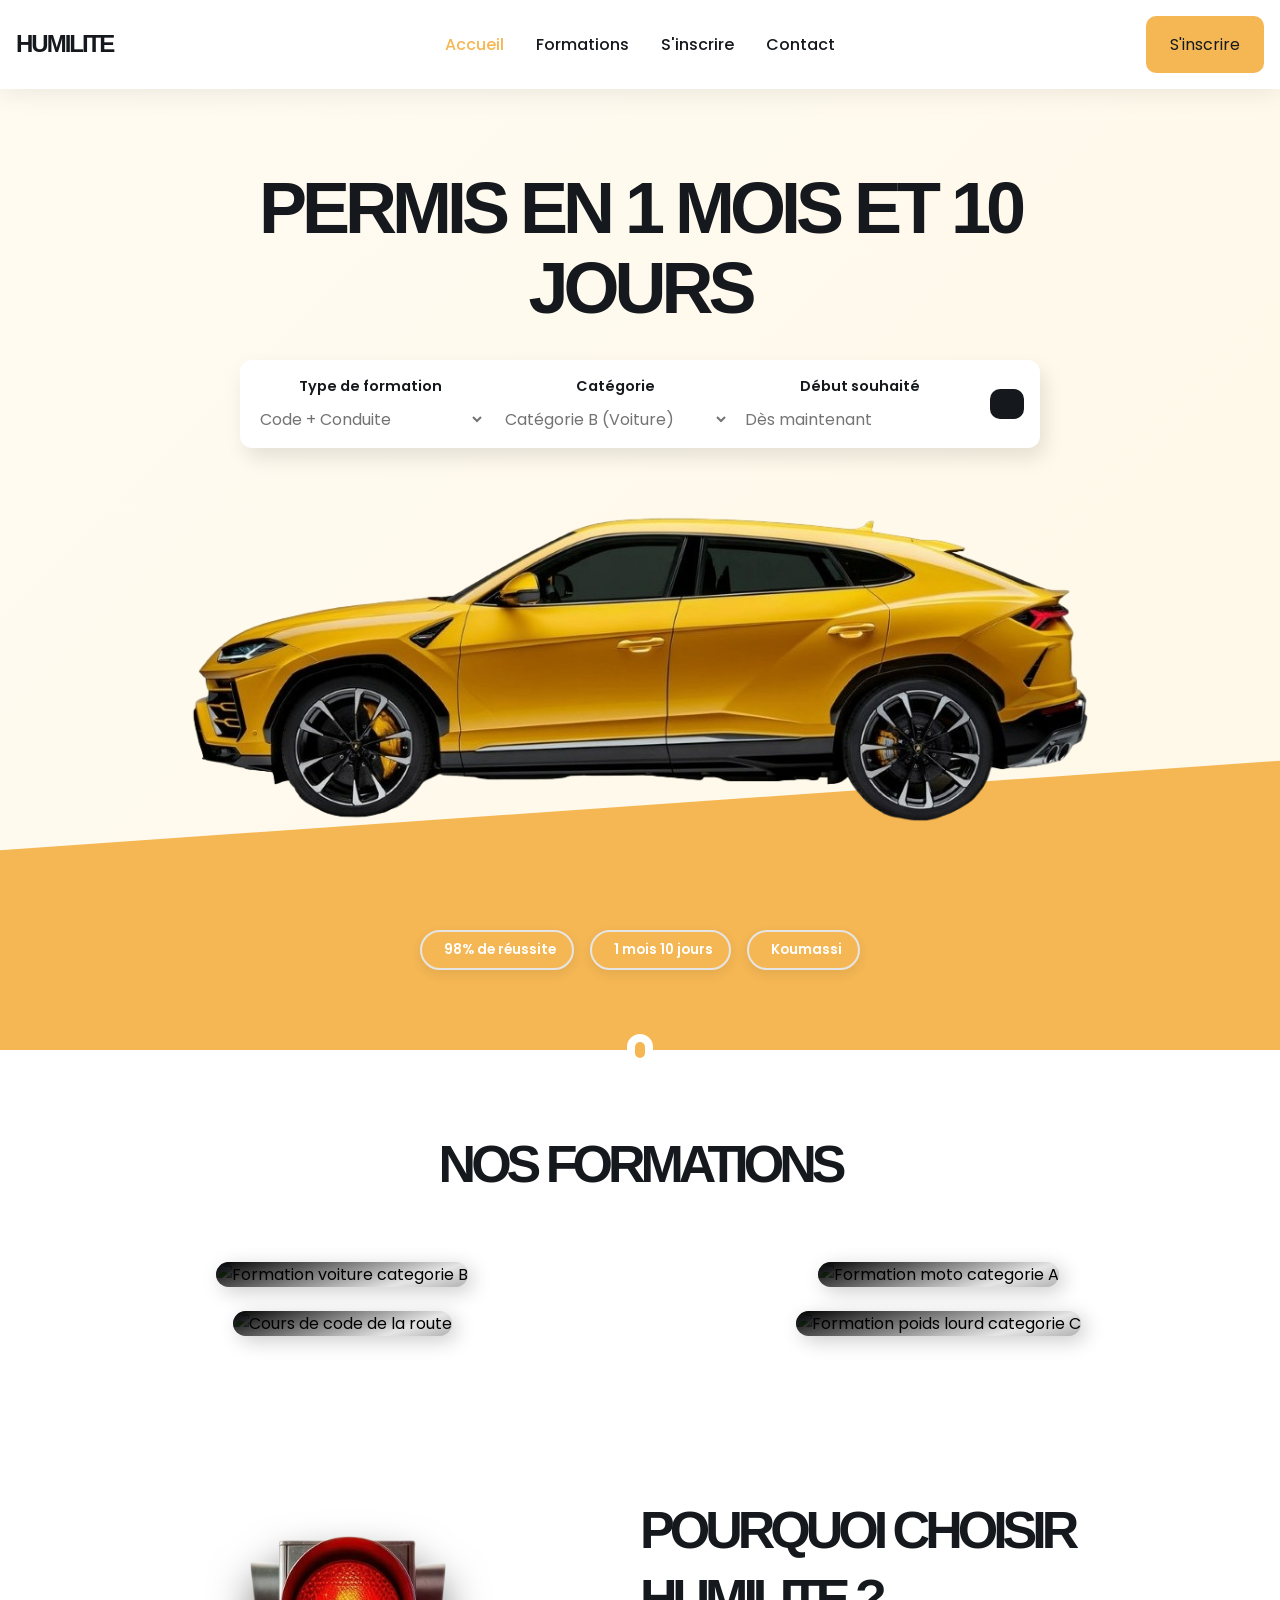
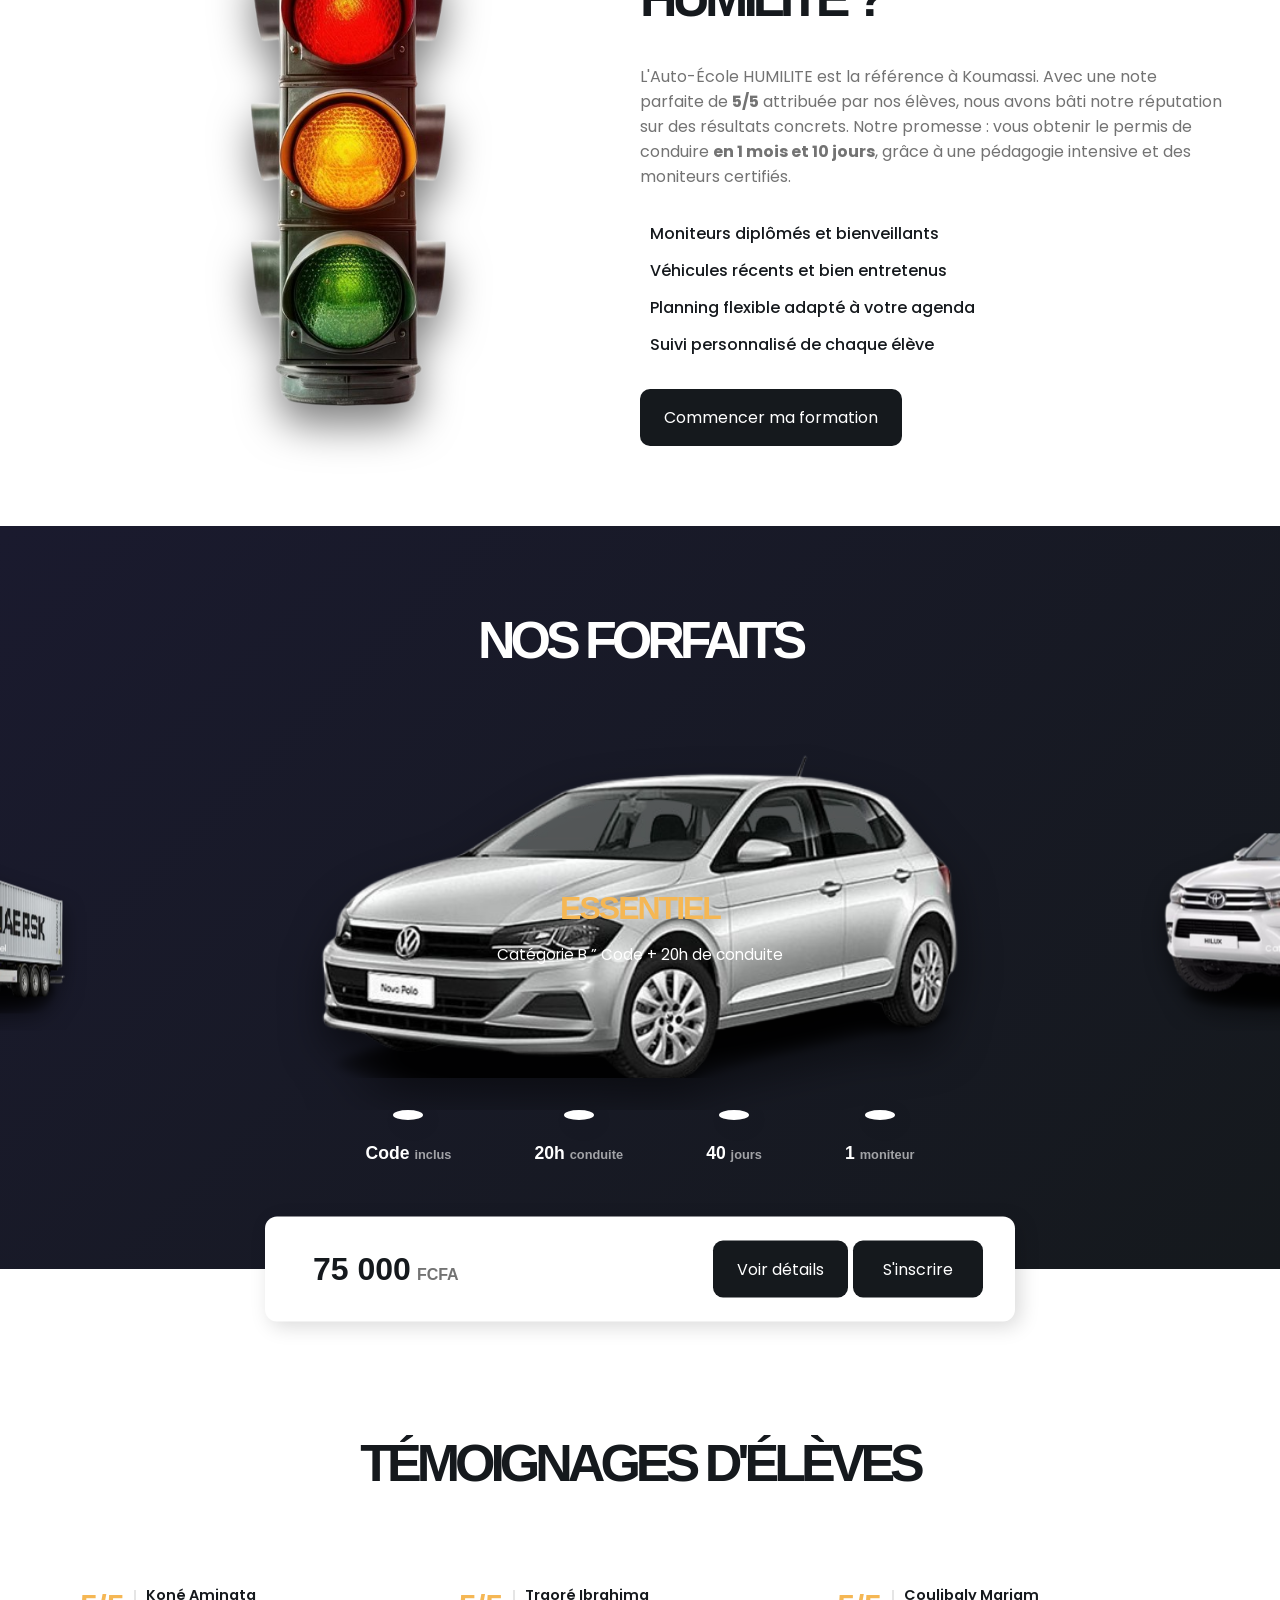
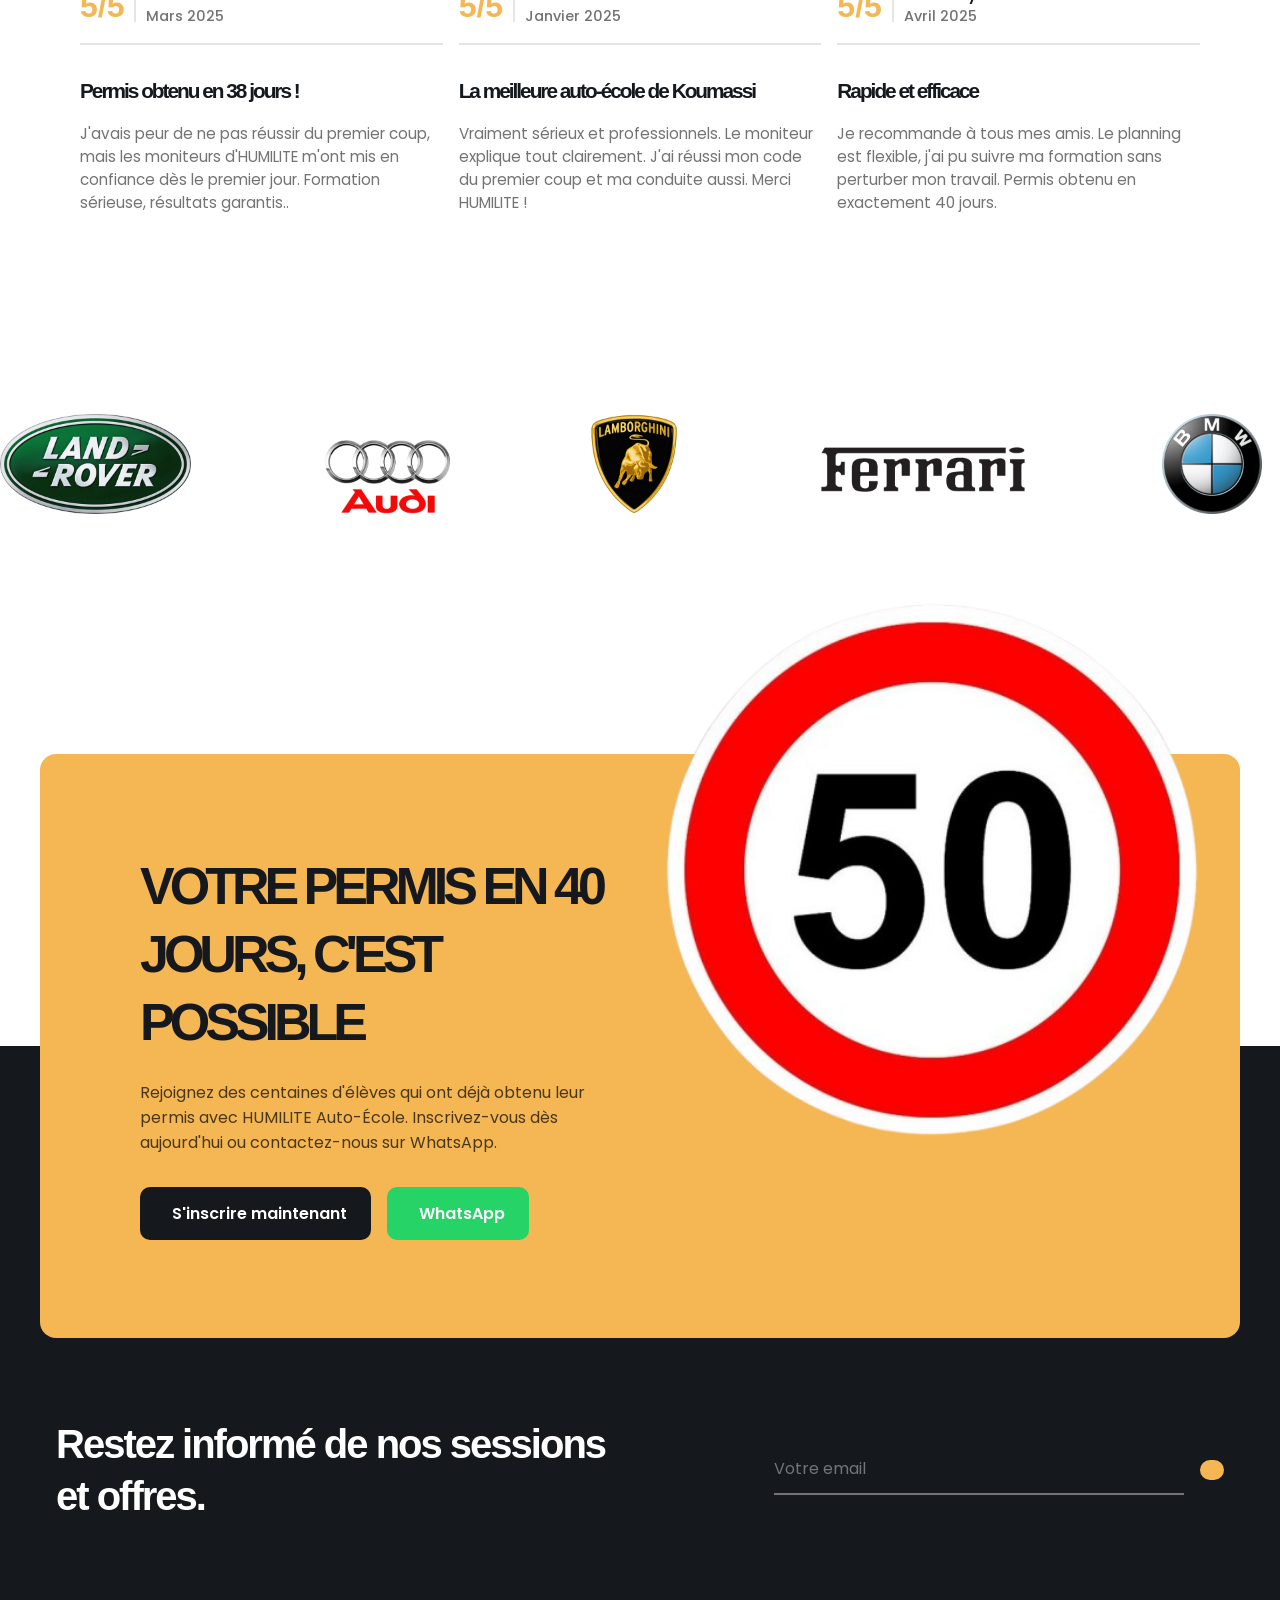
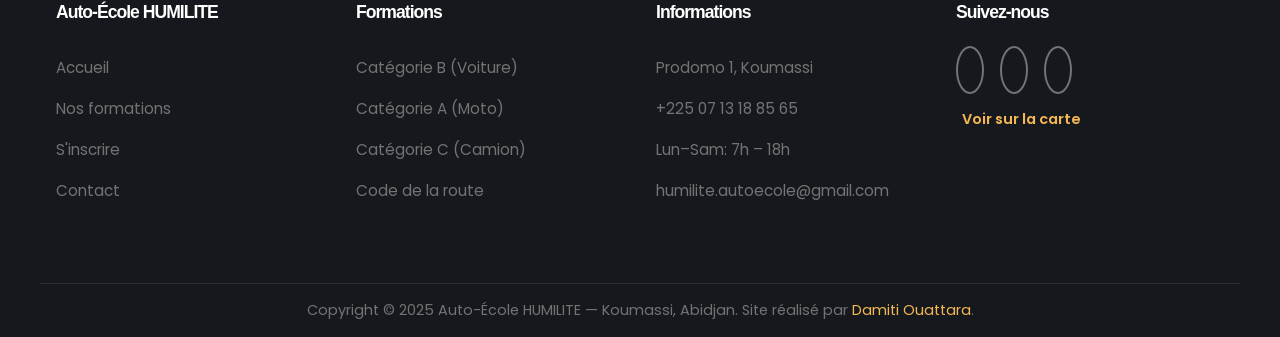
==== commit 74730b47: "MIS A JOUR" ====
--- a/index.html
+++ b/index.html
@@ -267,7 +267,7 @@
           <div class="swiper-slide">
             <div class="select__card">
               <div class="forfait__visual forfait__pro">
-                <i class="ri-truck-line"></i>
+                <!-- <i class="ri-truck-line"></i> -->
                 <h3>PROFESSIONNEL</h3>
                 <p>Catégorie C  Transport professionnel</p>
               </div>
